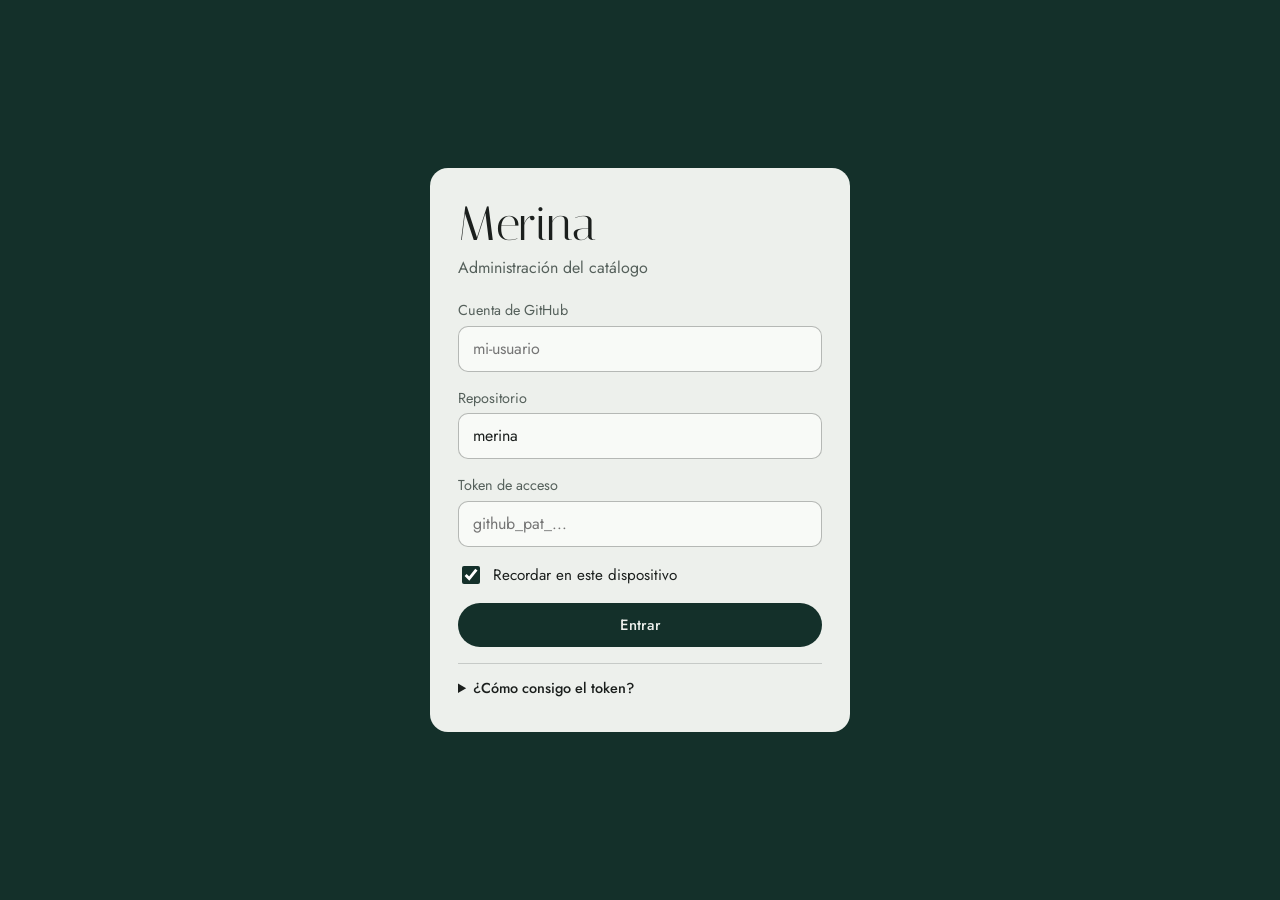
==== admin.html @ 8765304b "Add files via upload" ====
<!DOCTYPE html>
<html lang="es">
<head>
  <meta charset="utf-8">
  <meta name="viewport" content="width=device-width, initial-scale=1">
  <meta name="robots" content="noindex, nofollow">
  <meta name="theme-color" content="#14302a">
  <title>Administración · Merina</title>
  <link rel="icon" href="data:image/svg+xml,%3Csvg xmlns='http://www.w3.org/2000/svg' viewBox='0 0 64 64'%3E%3Crect width='64' height='64' rx='14' fill='%2314302a'/%3E%3Ctext x='32' y='45' text-anchor='middle' font-size='38' font-family='Georgia,serif' fill='%23e3b464'%3EM%3C/text%3E%3C/svg%3E">
  <link rel="preconnect" href="https://fonts.googleapis.com">
  <link rel="preconnect" href="https://fonts.gstatic.com" crossorigin>
  <link href="https://fonts.googleapis.com/css2?family=Italiana&family=Jost:wght@300;400;500&display=swap" rel="stylesheet">
  <link rel="stylesheet" href="css/admin.css">
</head>
<body>

  <!-- ============ ENTRAR ============ -->
  <section id="login" class="login">
    <form id="form-login" class="tarjeta" autocomplete="off">
      <h1>Merina</h1>
      <p class="sub">Administración del catálogo</p>

      <label>Cuenta de GitHub
        <input id="l-owner" required placeholder="mi-usuario" autocapitalize="none" spellcheck="false">
      </label>
      <label>Repositorio
        <input id="l-repo" required value="merina" autocapitalize="none" spellcheck="false">
      </label>
      <label>Token de acceso
        <input id="l-token" type="password" required autocomplete="off" placeholder="github_pat_...">
      </label>
      <label class="check">
        <input type="checkbox" id="l-recordar" checked>
        Recordar en este dispositivo
      </label>

      <p class="error" id="l-error" role="alert" hidden></p>
      <button class="btn btn-prim" id="l-btn" type="submit">Entrar</button>

      <details>
        <summary>¿Cómo consigo el token?</summary>
        <ol>
          <li>Entra a github.com con la cuenta dueña del repositorio.</li>
          <li>Toca tu foto → <b>Settings</b> → <b>Developer settings</b> → <b>Personal access tokens</b> → <b>Fine-grained tokens</b> → <b>Generate new token</b>.</li>
          <li>Nombre: <i>Merina admin</i>. Vencimiento: el más largo que permita.</li>
          <li>En <b>Repository access</b> elige <b>Only select repositories</b> y marca <b>merina</b>.</li>
          <li>En <b>Permissions → Repository permissions</b> pon <b>Contents: Read and write</b>.</li>
          <li>Toca <b>Generate token</b> y copia el texto que empieza con <code>github_pat_</code>. Solo se muestra una vez.</li>
        </ol>
        <p>El token funciona como una llave: no lo compartas ni lo publiques.</p>
      </details>
    </form>
  </section>

  <!-- ============ PANEL ============ -->
  <div id="panel" hidden>
    <header class="top">
      <div class="wrap fila-top">
        <span class="logo">Merina <small>Administración</small></span>
        <div class="top-acc">
          <a href="index.html" target="_blank" rel="noopener">Ver la página</a>
          <button id="btn-salir" type="button">Cerrar sesión</button>
        </div>
      </div>
    </header>

    <main class="wrap">
      <nav class="tabs" role="tablist" aria-label="Secciones">
        <button class="tab" role="tab" data-tab="perfumes" aria-selected="true">Perfumes</button>
        <button class="tab" role="tab" data-tab="negocio" aria-selected="false">Datos del negocio</button>
      </nav>

      <section id="tab-perfumes">
        <div class="cab">
          <p id="total" class="total"></p>
          <button id="btn-nuevo" class="btn btn-prim" type="button">Nuevo perfume</button>
        </div>
        <div id="lista"></div>
      </section>

      <section id="tab-negocio" hidden>
        <form id="form-negocio" class="negocio" autocomplete="off" onsubmit="return false">
          <label>Nombre del negocio <input data-cfg="nombre"></label>
          <label>WhatsApp (con código de país, solo números)
            <input data-cfg="whatsapp" inputmode="numeric" placeholder="50255551234">
          </label>
          <label>Símbolo de moneda <input data-cfg="moneda" placeholder="Q"></label>
          <label>Instagram (usuario, sin @) <input data-cfg="instagram"></label>
          <label>Facebook (usuario o nombre de la página) <input data-cfg="facebook"></label>
          <label>Correo <input data-cfg="email" type="email"></label>
          <label>Ciudad <input data-cfg="ciudad"></label>
          <label>Horario <input data-cfg="horario"></label>
          <p class="nota">Los cambios se publican con el botón “Publicar cambios”, igual que los perfumes.</p>
        </form>
      </section>
    </main>

    <div class="barra" id="barra" hidden>
      <span>Tienes cambios sin publicar.</span>
      <div>
        <button id="btn-descartar" class="btn btn-sec" type="button">Descartar</button>
        <button id="btn-publicar" class="btn btn-prim" type="button">Publicar cambios</button>
      </div>
    </div>
  </div>

  <!-- ============ FORMULARIO DE PERFUME ============ -->
  <dialog id="dlg">
    <form id="form-perfume" autocomplete="off">
      <h2 id="dlg-titulo">Nuevo perfume</h2>

      <div class="foto-caja">
        <div class="foto-prev" id="foto-prev"><span>Sin foto</span></div>
        <div>
          <label class="btn btn-sec sub-foto">Elegir foto
            <input type="file" id="f-foto" accept="image/*" hidden>
          </label>
          <button type="button" id="btn-quitar-foto" class="enlace" hidden>Quitar foto</button>
          <p class="nota">Se ajusta sola a un tamaño ligero. Se ve mejor con fondo blanco.</p>
        </div>
      </div>

      <label>Nombre <input id="f-nombre" required maxlength="60"></label>
      <div class="dos">
        <label>Marca <input id="f-marca" maxlength="40"></label>
        <label>Categoría
          <select id="f-categoria">
            <option>Mujer</option>
            <option>Hombre</option>
            <option>Unisex</option>
          </select>
        </label>
      </div>
      <div class="dos">
        <label>Tamaño (ml) <input id="f-ml" type="number" min="0" step="1" inputmode="numeric"></label>
        <label>Precio <input id="f-precio" type="number" min="0" step="0.01" inputmode="decimal"></label>
      </div>
      <label>Notas (a qué huele) <input id="f-notas" maxlength="120" placeholder="Jazmín, vainilla y ámbar"></label>

      <label class="check"><input type="checkbox" id="f-disponible"> Disponible (desmarca si está agotado)</label>
      <label class="check"><input type="checkbox" id="f-visible"> Mostrar en la página</label>

      <p class="error" id="f-error" role="alert" hidden></p>
      <div class="dlg-acc">
        <button type="button" id="btn-cancelar" class="btn btn-sec">Cancelar</button>
        <button type="submit" class="btn btn-prim">Guardar perfume</button>
      </div>
    </form>
  </dialog>

  <div id="aviso" class="aviso" role="status" hidden></div>

  <script src="js/admin.js"></script>
</body>
</html>
---- css/admin.css ----
/* MERINA · estilos del panel de administración */

:root {
  --niebla: #edf0ec;
  --niebla-2: #e1e6e1;
  --vidrio: #14302a;
  --vidrio-2: #1d443b;
  --ambar: #c48a2c;
  --ambar-claro: #e3b464;
  --ambar-texto: #8f610f;
  --tinta: #1b1f1d;
  --suave: #55605b;
  --ok: #1f6b4a;
  --ok-fondo: #d4e8dc;
  --no: #8a3b2f;
  --no-fondo: #f0d6d0;
  --linea: rgba(27, 31, 29, .18);
  --serif: "Italiana", Georgia, "Times New Roman", serif;
  --sans: "Jost", system-ui, -apple-system, "Segoe UI", Roboto, sans-serif;
}

*, *::before, *::after { box-sizing: border-box; }
[hidden] { display: none !important; }

body { margin: 0; background: var(--niebla); color: var(--tinta); font-family: var(--sans); line-height: 1.5; -webkit-font-smoothing: antialiased; }
img { display: block; max-width: 100%; }
h1, h2 { font-family: var(--serif); font-weight: 400; margin: 0; }
:focus-visible { outline: 2px solid var(--ambar-texto); outline-offset: 2px; }

.wrap { max-width: 900px; margin: 0 auto; padding: 0 20px; }
.nota { font-size: .85rem; color: var(--suave); margin: 8px 0 0; }
.error { color: var(--no); background: var(--no-fondo); padding: 10px 14px; border-radius: 10px; font-size: .92rem; margin: 0; }

/* ---------- Botones ---------- */
.btn {
  display: inline-block; border: 0; cursor: pointer; font: inherit; font-weight: 500; font-size: .93rem;
  padding: 11px 22px; border-radius: 999px; text-decoration: none; transition: background .2s;
}
.btn-prim { background: var(--vidrio); color: var(--niebla); }
.btn-prim:hover { background: var(--vidrio-2); }
.btn-prim:disabled { opacity: .55; cursor: progress; }
.btn-sec { background: transparent; color: var(--vidrio); border: 1px solid var(--vidrio); }
.btn-sec:hover { background: rgba(20, 48, 42, .08); }
.enlace { background: none; border: 0; padding: 4px 0; font: inherit; font-size: .9rem; color: var(--no); text-decoration: underline; cursor: pointer; }

/* ---------- Formularios ---------- */
label { display: block; font-size: .9rem; color: var(--suave); }
label input:not([type="checkbox"]):not([type="file"]), label select {
  display: block; width: 100%; margin-top: 4px; font: inherit; font-size: 1rem; color: var(--tinta);
  padding: 10px 14px; border: 1px solid rgba(27, 31, 29, .3); border-radius: 10px; background: #f8faf7;
}
label.check { display: flex; gap: 10px; align-items: center; color: var(--tinta); font-size: .95rem; }
label.check input { width: 18px; height: 18px; accent-color: var(--vidrio); }

/* ---------- Entrar ---------- */
.login { min-height: 100vh; display: grid; place-items: center; padding: 24px; background: var(--vidrio); }
.tarjeta { width: min(420px, 100%); background: var(--niebla); border-radius: 18px; padding: 32px 28px; display: grid; gap: 16px; }
.tarjeta h1 { font-size: 3rem; line-height: 1; }
.tarjeta .sub { margin: -8px 0 4px; color: var(--suave); }
.tarjeta details { font-size: .9rem; color: var(--suave); border-top: 1px solid var(--linea); padding-top: 14px; }
.tarjeta summary { cursor: pointer; color: var(--tinta); font-weight: 500; }
.tarjeta ol { padding-left: 20px; margin: 12px 0; display: grid; gap: 6px; }
.tarjeta code { background: var(--niebla-2); padding: 1px 6px; border-radius: 4px; }

/* ---------- Cabecera ---------- */
.top { background: var(--vidrio); color: var(--niebla); position: sticky; top: 0; z-index: 10; }
.fila-top { display: flex; justify-content: space-between; align-items: center; height: 60px; }
.logo { font-family: var(--serif); font-size: 1.6rem; }
.logo small { font-family: var(--sans); font-size: .82rem; opacity: .7; margin-left: 8px; }
.top-acc { display: flex; gap: 18px; align-items: center; font-size: .9rem; }
.top-acc a { color: inherit; }
.top-acc button { background: none; border: 0; color: inherit; font: inherit; cursor: pointer; text-decoration: underline; opacity: .85; }

/* ---------- Pestañas ---------- */
.tabs { display: flex; gap: 26px; border-bottom: 1px solid var(--linea); margin: 28px 0 24px; }
.tab { background: none; border: 0; border-bottom: 2px solid transparent; margin-bottom: -1px; padding: 12px 0; font: inherit; color: var(--suave); cursor: pointer; }
.tab[aria-selected="true"] { color: var(--tinta); font-weight: 500; border-bottom-color: var(--ambar); }

/* ---------- Lista de perfumes ---------- */
.cab { display: flex; justify-content: space-between; align-items: center; gap: 12px; margin-bottom: 16px; }
.total { margin: 0; color: var(--suave); }
#lista { display: grid; gap: 10px; padding-bottom: 110px; }
.vacio { text-align: center; color: var(--suave); padding: 40px 0; }

.item {
  display: grid; grid-template-columns: 60px 1fr auto auto; gap: 8px 16px; align-items: center;
  background: #f8faf7; border: 1px solid var(--linea); border-radius: 14px; padding: 10px 14px 10px 10px;
}
.item.oculto { opacity: .6; }
.mini { width: 60px; height: 72px; border-radius: 30px 30px 4px 4px; background: var(--niebla-2); overflow: hidden; display: grid; place-items: center; color: var(--suave); font-family: var(--serif); font-size: 1.4rem; }
.mini img { width: 100%; height: 100%; object-fit: cover; }
.dato strong { display: block; font-family: var(--serif); font-weight: 400; font-size: 1.3rem; line-height: 1.15; }
.dato span { font-size: .88rem; color: var(--suave); }
.etq { display: inline-block; margin-left: 6px; font-size: .75rem; padding: 1px 8px; border-radius: 999px; background: var(--niebla-2); color: var(--suave); }

.estado { border: 0; cursor: pointer; font: inherit; font-size: .88rem; font-weight: 500; padding: 7px 16px; border-radius: 999px; min-width: 104px; }
.estado.ok { background: var(--ok-fondo); color: var(--ok); }
.estado.no { background: var(--no-fondo); color: var(--no); }

.acc { display: flex; gap: 6px; align-items: center; }
.acc button { background: none; border: 1px solid var(--linea); border-radius: 999px; padding: 6px 12px; font: inherit; font-size: .85rem; color: var(--tinta); cursor: pointer; }
.acc button:hover { background: var(--niebla-2); }
.acc .mover { padding: 6px 9px; }
.acc .borrar { color: var(--no); border-color: rgba(138, 59, 47, .35); }

/* ---------- Datos del negocio ---------- */
.negocio { display: grid; gap: 16px; max-width: 520px; padding-bottom: 110px; }

/* ---------- Barra de publicar ---------- */
.barra {
  position: fixed; left: 0; right: 0; bottom: 0; z-index: 20; background: var(--vidrio); color: var(--niebla);
  display: flex; justify-content: space-between; align-items: center; gap: 12px; flex-wrap: wrap; padding: 14px 20px;
}
.barra > div { display: flex; gap: 10px; }
.barra .btn-prim { background: var(--ambar-claro); color: var(--vidrio); }
.barra .btn-prim:hover { background: #f0c67c; }
.barra .btn-sec { color: var(--niebla); border-color: rgba(237, 240, 236, .5); }
.barra .btn-sec:hover { background: rgba(237, 240, 236, .1); }

/* ---------- Ventana de perfume ---------- */
dialog { border: 0; border-radius: 18px; padding: 0; width: min(520px, calc(100% - 24px)); max-height: calc(100vh - 24px); background: var(--niebla); color: var(--tinta); }
dialog::backdrop { background: rgba(20, 48, 42, .6); }
dialog form { display: grid; gap: 14px; padding: 26px 24px; }
dialog h2 { font-size: 2rem; }
.dos { display: grid; grid-template-columns: 1fr 1fr; gap: 12px; }
.dlg-acc { display: flex; justify-content: flex-end; gap: 10px; margin-top: 4px; }
.foto-caja { display: flex; gap: 16px; align-items: center; }
.foto-prev { width: 84px; height: 104px; flex: none; border-radius: 42px 42px 4px 4px; background: var(--niebla-2); overflow: hidden; display: grid; place-items: center; font-size: .8rem; color: var(--suave); }
.foto-prev img { width: 100%; height: 100%; object-fit: cover; }
.sub-foto { color: var(--vidrio); }

/* ---------- Aviso ---------- */
.aviso { position: fixed; left: 50%; bottom: 84px; transform: translateX(-50%); z-index: 40; max-width: min(520px, calc(100% - 24px)); background: var(--tinta); color: #fff; padding: 12px 20px; border-radius: 12px; font-size: .93rem; box-shadow: 0 8px 24px rgba(0, 0, 0, .3); }
.aviso.mal { background: var(--no); }

@media (max-width: 640px) {
  .item { grid-template-columns: 60px 1fr; }
  .estado { grid-column: 2; justify-self: start; }
  .acc { grid-column: 1 / -1; flex-wrap: wrap; }
  .dos { grid-template-columns: 1fr; }
  .top-acc a { display: none; }
}
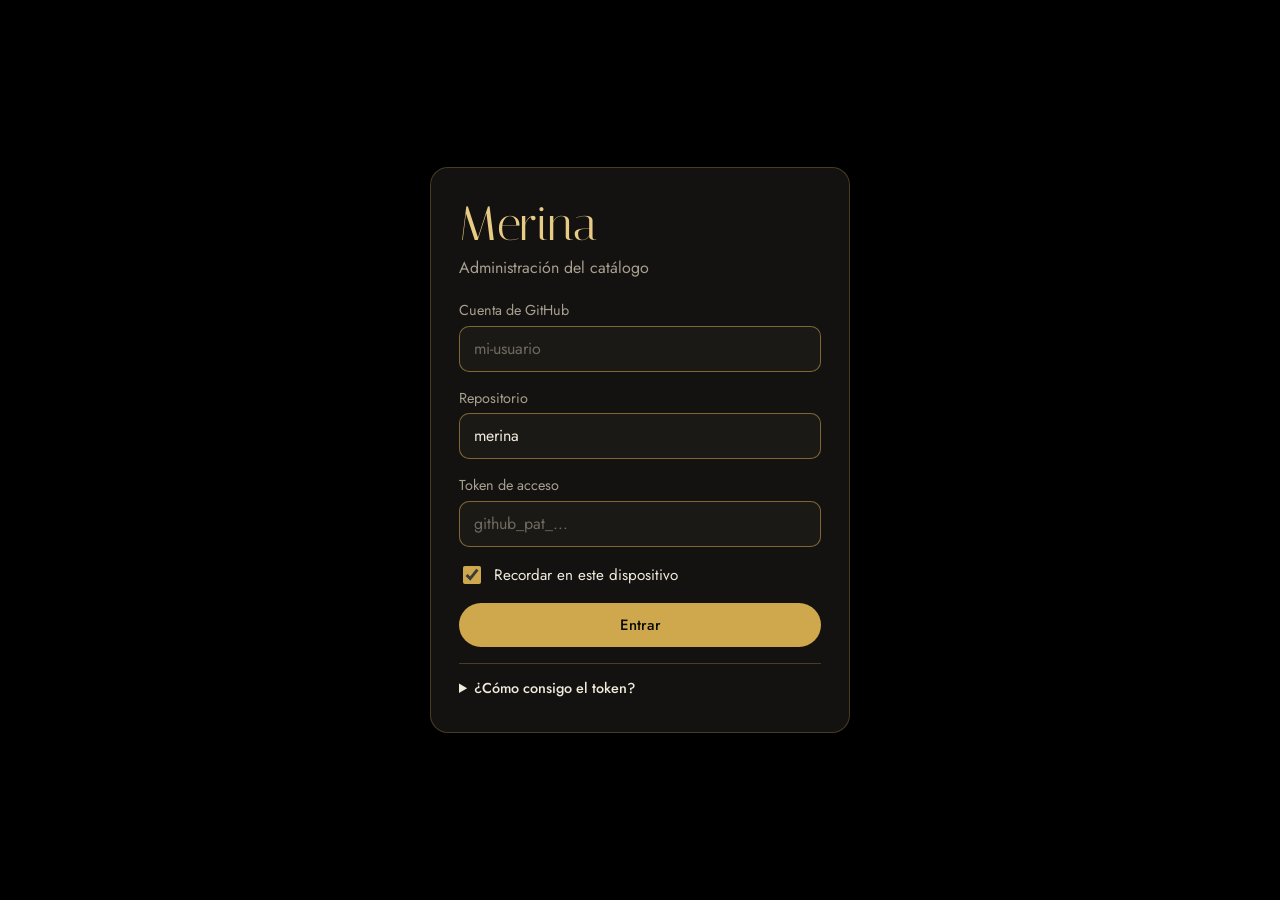
==== commit b58befb7: "Add files via upload" ====
--- a/admin.html
+++ b/admin.html
@@ -4,9 +4,9 @@
   <meta charset="utf-8">
   <meta name="viewport" content="width=device-width, initial-scale=1">
   <meta name="robots" content="noindex, nofollow">
-  <meta name="theme-color" content="#14302a">
+  <meta name="theme-color" content="#0b0b0a">
   <title>Administración · Merina</title>
-  <link rel="icon" href="data:image/svg+xml,%3Csvg xmlns='http://www.w3.org/2000/svg' viewBox='0 0 64 64'%3E%3Crect width='64' height='64' rx='14' fill='%2314302a'/%3E%3Ctext x='32' y='45' text-anchor='middle' font-size='38' font-family='Georgia,serif' fill='%23e3b464'%3EM%3C/text%3E%3C/svg%3E">
+  <link rel="icon" href="data:image/svg+xml,%3Csvg xmlns='http://www.w3.org/2000/svg' viewBox='0 0 64 64'%3E%3Crect width='64' height='64' rx='14' fill='%230b0b0a'/%3E%3Ctext x='32' y='45' text-anchor='middle' font-size='38' font-family='Georgia,serif' fill='%23cfa84e'%3EM%3C/text%3E%3C/svg%3E">
   <link rel="preconnect" href="https://fonts.googleapis.com">
   <link rel="preconnect" href="https://fonts.gstatic.com" crossorigin>
   <link href="https://fonts.googleapis.com/css2?family=Italiana&family=Jost:wght@300;400;500&display=swap" rel="stylesheet">
--- a/css/admin.css
+++ b/css/admin.css
@@ -1,20 +1,22 @@
-/* MERINA · estilos del panel de administración */
+/* MERINA · estilos del panel de administración (negro y dorado) */
 
 :root {
-  --niebla: #edf0ec;
-  --niebla-2: #e1e6e1;
-  --vidrio: #14302a;
-  --vidrio-2: #1d443b;
-  --ambar: #c48a2c;
-  --ambar-claro: #e3b464;
-  --ambar-texto: #8f610f;
-  --tinta: #1b1f1d;
-  --suave: #55605b;
-  --ok: #1f6b4a;
-  --ok-fondo: #d4e8dc;
-  --no: #8a3b2f;
-  --no-fondo: #f0d6d0;
-  --linea: rgba(27, 31, 29, .18);
+  color-scheme: dark;
+  --negro: #0b0b0a;
+  --negro-2: #131210;
+  --negro-3: #1b1915;
+  --negro-puro: #000;
+  --oro: #cfa84e;
+  --oro-claro: #e8cc85;
+  --oro-oscuro: #9c7a2c;
+  --marfil: #f1ebdd;
+  --suave: #a8a08f;
+  --ok: #86d3a6;
+  --ok-fondo: rgba(80, 170, 120, .18);
+  --no: #eba192;
+  --no-fondo: rgba(210, 100, 80, .18);
+  --linea: rgba(207, 168, 78, .28);
+  --linea-fuerte: rgba(207, 168, 78, .55);
   --serif: "Italiana", Georgia, "Times New Roman", serif;
   --sans: "Jost", system-ui, -apple-system, "Segoe UI", Roboto, sans-serif;
 }
@@ -22,10 +24,10 @@
 *, *::before, *::after { box-sizing: border-box; }
 [hidden] { display: none !important; }
 
-body { margin: 0; background: var(--niebla); color: var(--tinta); font-family: var(--sans); line-height: 1.5; -webkit-font-smoothing: antialiased; }
+body { margin: 0; background: var(--negro); color: var(--marfil); font-family: var(--sans); line-height: 1.5; -webkit-font-smoothing: antialiased; }
 img { display: block; max-width: 100%; }
-h1, h2 { font-family: var(--serif); font-weight: 400; margin: 0; }
-:focus-visible { outline: 2px solid var(--ambar-texto); outline-offset: 2px; }
+h1, h2 { font-family: var(--serif); font-weight: 400; margin: 0; color: var(--oro-claro); }
+:focus-visible { outline: 2px solid var(--oro-claro); outline-offset: 2px; }
 
 .wrap { max-width: 900px; margin: 0 auto; padding: 0 20px; }
 .nota { font-size: .85rem; color: var(--suave); margin: 8px 0 0; }
@@ -36,45 +38,48 @@
   display: inline-block; border: 0; cursor: pointer; font: inherit; font-weight: 500; font-size: .93rem;
   padding: 11px 22px; border-radius: 999px; text-decoration: none; transition: background .2s;
 }
-.btn-prim { background: var(--vidrio); color: var(--niebla); }
-.btn-prim:hover { background: var(--vidrio-2); }
+.btn-prim { background: var(--oro); color: var(--negro); }
+.btn-prim:hover { background: var(--oro-claro); }
 .btn-prim:disabled { opacity: .55; cursor: progress; }
-.btn-sec { background: transparent; color: var(--vidrio); border: 1px solid var(--vidrio); }
-.btn-sec:hover { background: rgba(20, 48, 42, .08); }
+.btn-sec { background: transparent; color: var(--oro-claro); border: 1px solid var(--linea-fuerte); }
+.btn-sec:hover { background: rgba(207, 168, 78, .12); }
 .enlace { background: none; border: 0; padding: 4px 0; font: inherit; font-size: .9rem; color: var(--no); text-decoration: underline; cursor: pointer; }
 
 /* ---------- Formularios ---------- */
 label { display: block; font-size: .9rem; color: var(--suave); }
 label input:not([type="checkbox"]):not([type="file"]), label select {
-  display: block; width: 100%; margin-top: 4px; font: inherit; font-size: 1rem; color: var(--tinta);
-  padding: 10px 14px; border: 1px solid rgba(27, 31, 29, .3); border-radius: 10px; background: #f8faf7;
+  display: block; width: 100%; margin-top: 4px; font: inherit; font-size: 1rem; color: var(--marfil);
+  padding: 10px 14px; border: 1px solid var(--linea-fuerte); border-radius: 10px; background: var(--negro-3);
 }
-label.check { display: flex; gap: 10px; align-items: center; color: var(--tinta); font-size: .95rem; }
-label.check input { width: 18px; height: 18px; accent-color: var(--vidrio); }
+label input::placeholder { color: rgba(168, 160, 143, .6); }
+label.check { display: flex; gap: 10px; align-items: center; color: var(--marfil); font-size: .95rem; }
+label.check input { width: 18px; height: 18px; accent-color: var(--oro); }
 
 /* ---------- Entrar ---------- */
-.login { min-height: 100vh; display: grid; place-items: center; padding: 24px; background: var(--vidrio); }
-.tarjeta { width: min(420px, 100%); background: var(--niebla); border-radius: 18px; padding: 32px 28px; display: grid; gap: 16px; }
+.login { min-height: 100vh; display: grid; place-items: center; padding: 24px; background: var(--negro-puro); }
+.tarjeta { width: min(420px, 100%); background: var(--negro-2); border: 1px solid var(--linea); border-radius: 18px; padding: 32px 28px; display: grid; gap: 16px; }
 .tarjeta h1 { font-size: 3rem; line-height: 1; }
 .tarjeta .sub { margin: -8px 0 4px; color: var(--suave); }
 .tarjeta details { font-size: .9rem; color: var(--suave); border-top: 1px solid var(--linea); padding-top: 14px; }
-.tarjeta summary { cursor: pointer; color: var(--tinta); font-weight: 500; }
+.tarjeta summary { cursor: pointer; color: var(--marfil); font-weight: 500; }
 .tarjeta ol { padding-left: 20px; margin: 12px 0; display: grid; gap: 6px; }
-.tarjeta code { background: var(--niebla-2); padding: 1px 6px; border-radius: 4px; }
+.tarjeta b { color: var(--marfil); font-weight: 500; }
+.tarjeta code { background: var(--negro-3); color: var(--oro-claro); padding: 1px 6px; border-radius: 4px; }
 
 /* ---------- Cabecera ---------- */
-.top { background: var(--vidrio); color: var(--niebla); position: sticky; top: 0; z-index: 10; }
+.top { background: var(--negro-puro); border-bottom: 1px solid var(--linea); position: sticky; top: 0; z-index: 10; }
 .fila-top { display: flex; justify-content: space-between; align-items: center; height: 60px; }
-.logo { font-family: var(--serif); font-size: 1.6rem; }
-.logo small { font-family: var(--sans); font-size: .82rem; opacity: .7; margin-left: 8px; }
+.logo { font-family: var(--serif); font-size: 1.6rem; color: var(--oro-claro); }
+.logo small { font-family: var(--sans); font-size: .82rem; color: var(--suave); margin-left: 8px; }
 .top-acc { display: flex; gap: 18px; align-items: center; font-size: .9rem; }
-.top-acc a { color: inherit; }
-.top-acc button { background: none; border: 0; color: inherit; font: inherit; cursor: pointer; text-decoration: underline; opacity: .85; }
+.top-acc a { color: var(--marfil); }
+.top-acc button { background: none; border: 0; color: var(--suave); font: inherit; cursor: pointer; text-decoration: underline; }
+.top-acc a:hover, .top-acc button:hover { color: var(--oro-claro); }
 
 /* ---------- Pestañas ---------- */
 .tabs { display: flex; gap: 26px; border-bottom: 1px solid var(--linea); margin: 28px 0 24px; }
 .tab { background: none; border: 0; border-bottom: 2px solid transparent; margin-bottom: -1px; padding: 12px 0; font: inherit; color: var(--suave); cursor: pointer; }
-.tab[aria-selected="true"] { color: var(--tinta); font-weight: 500; border-bottom-color: var(--ambar); }
+.tab[aria-selected="true"] { color: var(--oro-claro); font-weight: 500; border-bottom-color: var(--oro); }
 
 /* ---------- Lista de perfumes ---------- */
 .cab { display: flex; justify-content: space-between; align-items: center; gap: 12px; margin-bottom: 16px; }
@@ -84,54 +89,52 @@
 
 .item {
   display: grid; grid-template-columns: 60px 1fr auto auto; gap: 8px 16px; align-items: center;
-  background: #f8faf7; border: 1px solid var(--linea); border-radius: 14px; padding: 10px 14px 10px 10px;
+  background: var(--negro-2); border: 1px solid var(--linea); border-radius: 14px; padding: 10px 14px 10px 10px;
 }
-.item.oculto { opacity: .6; }
-.mini { width: 60px; height: 72px; border-radius: 30px 30px 4px 4px; background: var(--niebla-2); overflow: hidden; display: grid; place-items: center; color: var(--suave); font-family: var(--serif); font-size: 1.4rem; }
+.item.oculto { opacity: .55; }
+.mini { width: 60px; height: 72px; border-radius: 30px 30px 4px 4px; background: var(--negro-3); border: 1px solid var(--linea); overflow: hidden; display: grid; place-items: center; color: var(--oro); font-family: var(--serif); font-size: 1.4rem; }
 .mini img { width: 100%; height: 100%; object-fit: cover; }
-.dato strong { display: block; font-family: var(--serif); font-weight: 400; font-size: 1.3rem; line-height: 1.15; }
+.dato strong { display: block; font-family: var(--serif); font-weight: 400; font-size: 1.3rem; line-height: 1.15; color: var(--marfil); }
 .dato span { font-size: .88rem; color: var(--suave); }
-.etq { display: inline-block; margin-left: 6px; font-size: .75rem; padding: 1px 8px; border-radius: 999px; background: var(--niebla-2); color: var(--suave); }
+.etq { display: inline-block; margin-left: 6px; font-size: .75rem; padding: 1px 8px; border-radius: 999px; background: var(--negro-3); color: var(--suave); }
 
 .estado { border: 0; cursor: pointer; font: inherit; font-size: .88rem; font-weight: 500; padding: 7px 16px; border-radius: 999px; min-width: 104px; }
 .estado.ok { background: var(--ok-fondo); color: var(--ok); }
 .estado.no { background: var(--no-fondo); color: var(--no); }
 
 .acc { display: flex; gap: 6px; align-items: center; }
-.acc button { background: none; border: 1px solid var(--linea); border-radius: 999px; padding: 6px 12px; font: inherit; font-size: .85rem; color: var(--tinta); cursor: pointer; }
-.acc button:hover { background: var(--niebla-2); }
+.acc button { background: none; border: 1px solid var(--linea); border-radius: 999px; padding: 6px 12px; font: inherit; font-size: .85rem; color: var(--marfil); cursor: pointer; }
+.acc button:hover { background: rgba(207, 168, 78, .12); }
+.acc button:disabled { opacity: .35; cursor: default; }
 .acc .mover { padding: 6px 9px; }
-.acc .borrar { color: var(--no); border-color: rgba(138, 59, 47, .35); }
+.acc .borrar { color: var(--no); border-color: rgba(235, 161, 146, .35); }
 
 /* ---------- Datos del negocio ---------- */
 .negocio { display: grid; gap: 16px; max-width: 520px; padding-bottom: 110px; }
 
 /* ---------- Barra de publicar ---------- */
 .barra {
-  position: fixed; left: 0; right: 0; bottom: 0; z-index: 20; background: var(--vidrio); color: var(--niebla);
+  position: fixed; left: 0; right: 0; bottom: 0; z-index: 20; background: var(--negro-puro); color: var(--marfil);
+  border-top: 1px solid var(--linea-fuerte);
   display: flex; justify-content: space-between; align-items: center; gap: 12px; flex-wrap: wrap; padding: 14px 20px;
 }
 .barra > div { display: flex; gap: 10px; }
-.barra .btn-prim { background: var(--ambar-claro); color: var(--vidrio); }
-.barra .btn-prim:hover { background: #f0c67c; }
-.barra .btn-sec { color: var(--niebla); border-color: rgba(237, 240, 236, .5); }
-.barra .btn-sec:hover { background: rgba(237, 240, 236, .1); }
 
 /* ---------- Ventana de perfume ---------- */
-dialog { border: 0; border-radius: 18px; padding: 0; width: min(520px, calc(100% - 24px)); max-height: calc(100vh - 24px); background: var(--niebla); color: var(--tinta); }
-dialog::backdrop { background: rgba(20, 48, 42, .6); }
+dialog { border: 1px solid var(--linea-fuerte); border-radius: 18px; padding: 0; width: min(520px, calc(100% - 24px)); max-height: calc(100vh - 24px); background: var(--negro-2); color: var(--marfil); }
+dialog::backdrop { background: rgba(0, 0, 0, .75); }
 dialog form { display: grid; gap: 14px; padding: 26px 24px; }
 dialog h2 { font-size: 2rem; }
 .dos { display: grid; grid-template-columns: 1fr 1fr; gap: 12px; }
 .dlg-acc { display: flex; justify-content: flex-end; gap: 10px; margin-top: 4px; }
 .foto-caja { display: flex; gap: 16px; align-items: center; }
-.foto-prev { width: 84px; height: 104px; flex: none; border-radius: 42px 42px 4px 4px; background: var(--niebla-2); overflow: hidden; display: grid; place-items: center; font-size: .8rem; color: var(--suave); }
+.foto-prev { width: 84px; height: 104px; flex: none; border-radius: 42px 42px 4px 4px; background: var(--negro-3); border: 1px solid var(--linea); overflow: hidden; display: grid; place-items: center; font-size: .8rem; color: var(--suave); }
 .foto-prev img { width: 100%; height: 100%; object-fit: cover; }
-.sub-foto { color: var(--vidrio); }
+.sub-foto { color: var(--oro-claro); }
 
 /* ---------- Aviso ---------- */
-.aviso { position: fixed; left: 50%; bottom: 84px; transform: translateX(-50%); z-index: 40; max-width: min(520px, calc(100% - 24px)); background: var(--tinta); color: #fff; padding: 12px 20px; border-radius: 12px; font-size: .93rem; box-shadow: 0 8px 24px rgba(0, 0, 0, .3); }
-.aviso.mal { background: var(--no); }
+.aviso { position: fixed; left: 50%; bottom: 84px; transform: translateX(-50%); z-index: 40; max-width: min(520px, calc(100% - 24px)); background: var(--oro); color: var(--negro); padding: 12px 20px; border-radius: 12px; font-size: .93rem; font-weight: 500; box-shadow: 0 8px 24px rgba(0, 0, 0, .5); }
+.aviso.mal { background: #a4402f; color: #fff; }
 
 @media (max-width: 640px) {
   .item { grid-template-columns: 60px 1fr; }
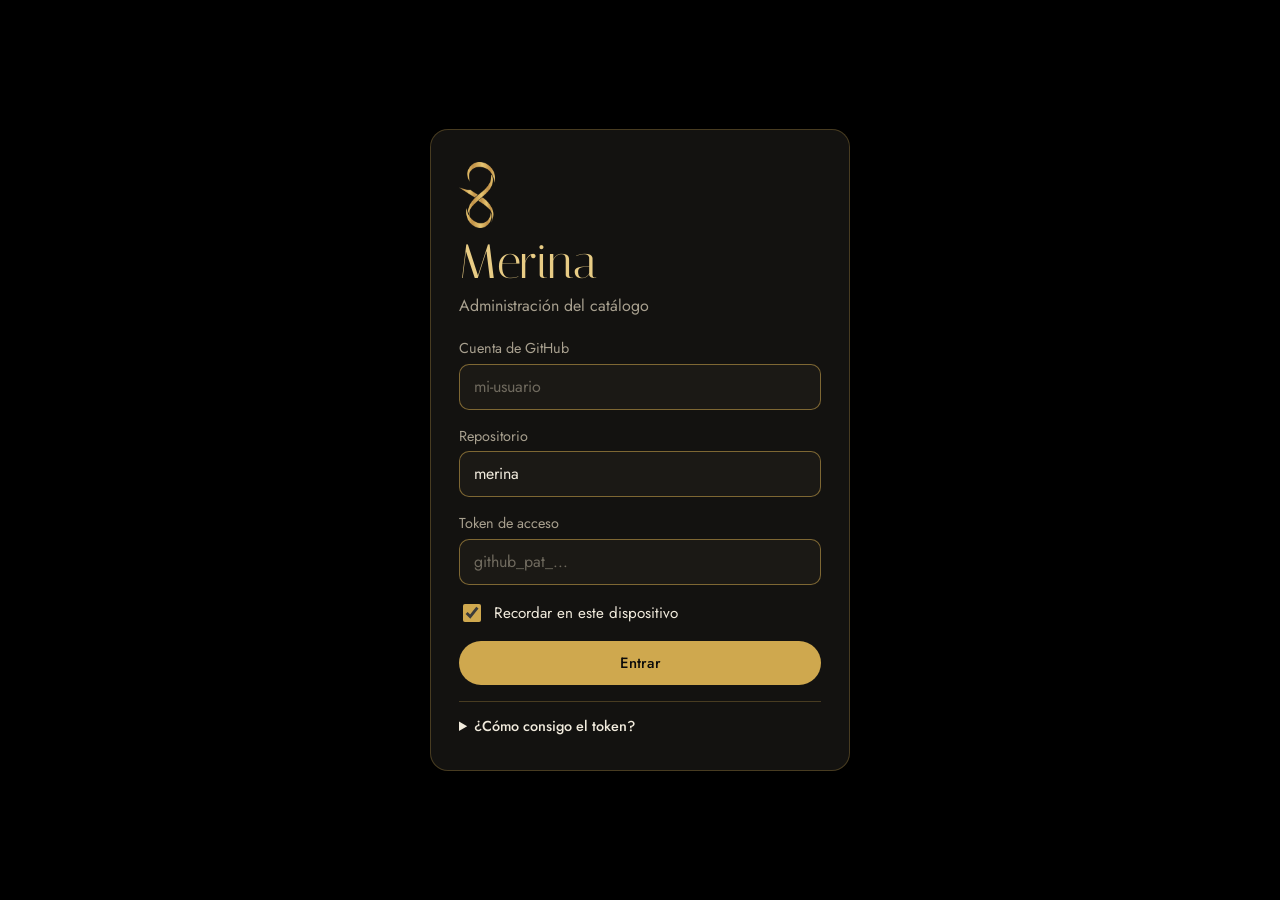
==== commit 79da2c74: "Add files via upload" ====
--- a/admin.html
+++ b/admin.html
@@ -6,7 +6,7 @@
   <meta name="robots" content="noindex, nofollow">
   <meta name="theme-color" content="#0b0b0a">
   <title>Administración · Merina</title>
-  <link rel="icon" href="data:image/svg+xml,%3Csvg xmlns='http://www.w3.org/2000/svg' viewBox='0 0 64 64'%3E%3Crect width='64' height='64' rx='14' fill='%230b0b0a'/%3E%3Ctext x='32' y='45' text-anchor='middle' font-size='38' font-family='Georgia,serif' fill='%23cfa84e'%3EM%3C/text%3E%3C/svg%3E">
+  <link rel="icon" type="image/png" href="img/favicon.png">
   <link rel="preconnect" href="https://fonts.googleapis.com">
   <link rel="preconnect" href="https://fonts.gstatic.com" crossorigin>
   <link href="https://fonts.googleapis.com/css2?family=Italiana&family=Jost:wght@300;400;500&display=swap" rel="stylesheet">
@@ -17,6 +17,7 @@
   <!-- ============ ENTRAR ============ -->
   <section id="login" class="login">
     <form id="form-login" class="tarjeta" autocomplete="off">
+      <img class="sim" src="img/simbolo.png" alt="" width="36" height="66">
       <h1>Merina</h1>
       <p class="sub">Administración del catálogo</p>
 
@@ -56,7 +57,7 @@
   <div id="panel" hidden>
     <header class="top">
       <div class="wrap fila-top">
-        <span class="logo">Merina <small>Administración</small></span>
+        <span class="logo"><img src="img/simbolo.png" alt="" width="19" height="34"> Merina <small>Administración</small></span>
         <div class="top-acc">
           <a href="index.html" target="_blank" rel="noopener">Ver la página</a>
           <button id="btn-salir" type="button">Cerrar sesión</button>
--- a/css/admin.css
+++ b/css/admin.css
@@ -58,7 +58,8 @@
 /* ---------- Entrar ---------- */
 .login { min-height: 100vh; display: grid; place-items: center; padding: 24px; background: var(--negro-puro); }
 .tarjeta { width: min(420px, 100%); background: var(--negro-2); border: 1px solid var(--linea); border-radius: 18px; padding: 32px 28px; display: grid; gap: 16px; }
-.tarjeta h1 { font-size: 3rem; line-height: 1; }
+.tarjeta .sim { height: 66px; width: auto; }
+.tarjeta h1 { font-size: 3rem; line-height: 1; margin-top: -6px; }
 .tarjeta .sub { margin: -8px 0 4px; color: var(--suave); }
 .tarjeta details { font-size: .9rem; color: var(--suave); border-top: 1px solid var(--linea); padding-top: 14px; }
 .tarjeta summary { cursor: pointer; color: var(--marfil); font-weight: 500; }
@@ -69,7 +70,8 @@
 /* ---------- Cabecera ---------- */
 .top { background: var(--negro-puro); border-bottom: 1px solid var(--linea); position: sticky; top: 0; z-index: 10; }
 .fila-top { display: flex; justify-content: space-between; align-items: center; height: 60px; }
-.logo { font-family: var(--serif); font-size: 1.6rem; color: var(--oro-claro); }
+.logo { display: flex; align-items: center; gap: 10px; font-family: var(--serif); font-size: 1.6rem; color: var(--oro-claro); }
+.logo img { height: 34px; width: auto; }
 .logo small { font-family: var(--sans); font-size: .82rem; color: var(--suave); margin-left: 8px; }
 .top-acc { display: flex; gap: 18px; align-items: center; font-size: .9rem; }
 .top-acc a { color: var(--marfil); }
